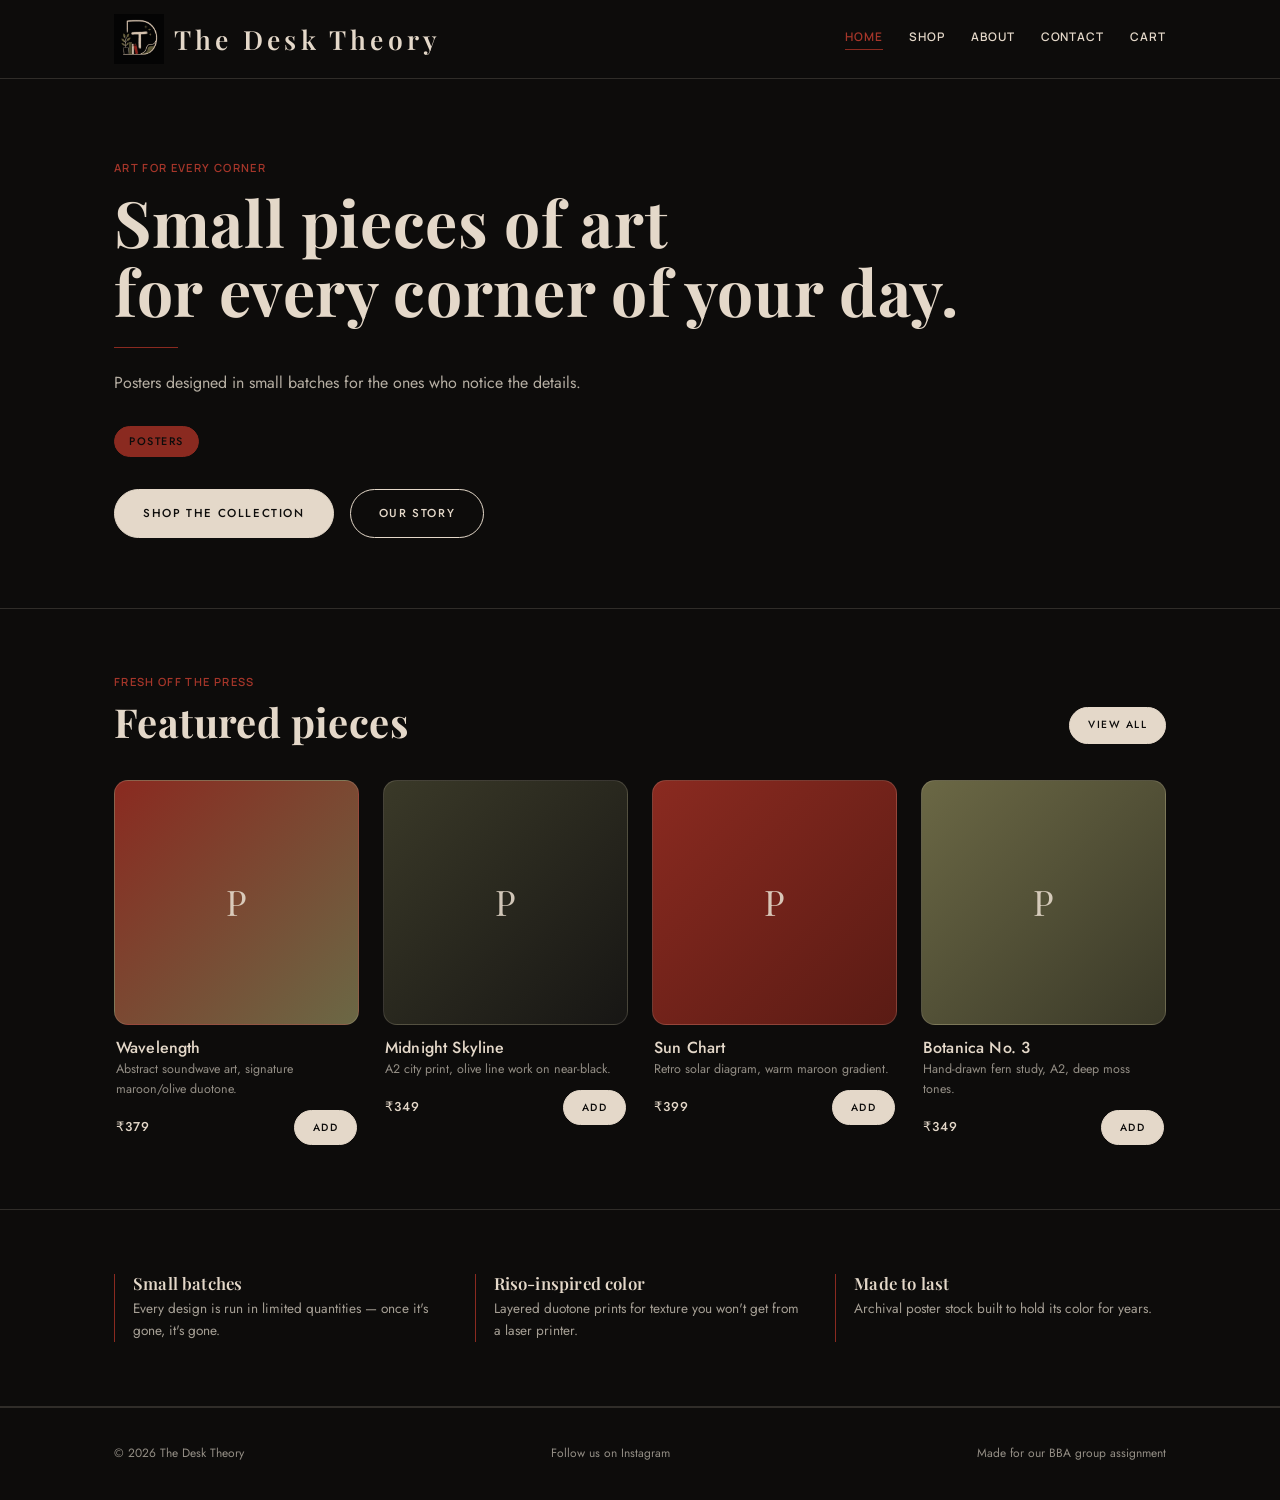
==== index.html @ 5abdff11 "Add files via upload" ====
<!DOCTYPE html>
<html lang="en">
<head>
<meta charset="UTF-8">
<meta name="viewport" content="width=device-width, initial-scale=1.0">
<title>The Desk Theory — Posters</title>
<link rel="stylesheet" href="style.css?v=5">
</head>
<body>

<header class="site-header">
  <div class="container">
    <a href="index.html" class="logo"><img src="logo-mark-v2.png" alt="The Desk Theory"><span class="logo-word">The Desk Theory</span></a>
    <nav class="main-nav">
      <a href="index.html" class="active">Home</a>
      <a href="shop.html">Shop</a>
      <a href="about.html">About</a>
      <a href="contact.html">Contact</a>
      <a href="cart.html" class="cart-link">Cart <span class="cart-badge">0</span></a>
    </nav>
  </div>
</header>

<section class="hero">
  <div class="container">
    <span class="eyebrow">Art for every corner</span>
    <h1>Small pieces of art<br>for every corner of your day.</h1>
    <div class="hero-rule"></div>
    <p class="hero-sub">Posters designed in small batches for the ones who notice the details.</p>
    <div class="hero-meta">
      <a href="shop.html" class="tag pink">Posters</a>
    </div>
    <div style="margin-top:32px; display:flex; gap:16px; flex-wrap:wrap;">
      <a href="shop.html" class="btn">Shop the collection</a>
      <a href="about.html" class="btn secondary">Our story</a>
    </div>
  </div>
</section>

<section class="section">
  <div class="container">
    <div class="section-head">
      <div>
        <span class="eyebrow">Fresh off the press</span>
        <h2>Featured pieces</h2>
      </div>
      <a href="shop.html" class="btn small">View all</a>
    </div>
    <div class="grid" id="featured-grid"></div>
  </div>
</section>

<section class="section">
  <div class="container values-grid">
    <div class="value-block">
      <h3>Small batches</h3>
      <p>Every design is run in limited quantities — once it's gone, it's gone.</p>
    </div>
    <div class="value-block">
      <h3>Riso-inspired color</h3>
      <p>Layered duotone prints for texture you won't get from a laser printer.</p>
    </div>
    <div class="value-block">
      <h3>Made to last</h3>
      <p>Archival poster stock built to hold its color for years.</p>
    </div>
  </div>
</section>

<footer class="site-footer">
  <div class="container" style="display:flex; justify-content:space-between; flex-wrap:wrap; gap:12px; width:100%;">
    <span>&copy; 2026 The Desk Theory</span>
    <a href="https://www.instagram.com/the.desk.theory/" target="_blank" rel="noopener" class="footer-insta">Follow us on Instagram</a>
    <span>Made for our BBA group assignment</span>
  </div>
</footer>

<script src="products.js"></script>
<script src="cart.js"></script>
<script>
  const featuredIds = ["p4", "p1", "p3", "p2"];
  const grid = document.getElementById("featured-grid");
  featuredIds.forEach(id => {
    const p = getProduct(id);
    grid.appendChild(renderCard(p));
  });

  function renderCard(p) {
    const card = document.createElement("div");
    card.className = "product-card";
    card.dataset.cat = p.category;
    card.style.setProperty("--rot", p.rot + "deg");
    const glyph = "P";
    card.innerHTML = `
      <div class="sticker-art" style="background: linear-gradient(135deg, ${p.colors[0]}, ${p.colors[1]})">
        <span class="glyph">${glyph}</span>
        <div class="peel"></div>
      </div>
      <div class="product-info">
        <h3>${p.name}</h3>
        <p class="desc">${p.desc}</p>
        <div class="product-row">
          <span class="price">₹${p.price}</span>
          <button class="btn small" data-add="${p.id}">Add</button>
        </div>
      </div>
    `;
    return card;
  }

  document.addEventListener("click", (e) => {
    if (e.target.dataset && e.target.dataset.add) {
      addToCart(e.target.dataset.add);
      e.target.textContent = "Added";
      setTimeout(() => (e.target.textContent = "Add"), 900);
    }
  });
</script>
</body>
</html>
---- style.css ----
@import url('https://fonts.googleapis.com/css2?family=Playfair+Display:ital,wght@0,600;0,700;1,600&family=Jost:wght@400;500&family=Manrope:wght@500;600&display=swap');

:root {
  --ink: #E4D8C9;
  --paper: #0D0C0B;
  --paper-2: #171614;
  --sage: #6B6845;
  --sage-light: #8C8960;
  --tan: #8A2A20;
  --tan-dark: #A6362A;
  --line: rgba(228,216,201,0.16);

  /* legacy aliases so nothing breaks if referenced elsewhere */
  --riso-pink: var(--tan);
  --riso-blue: var(--sage);
  --riso-yellow: var(--tan);
  --riso-orange: var(--tan-dark);
  --riso-green: var(--sage);
}

* { box-sizing: border-box; }

html { scroll-behavior: smooth; }

body {
  margin: 0;
  background: var(--paper);
  color: var(--ink);
  font-family: 'Jost', sans-serif;
  font-weight: 400;
  line-height: 1.6;
}

h1, h2, h3, .display {
  font-family: 'Playfair Display', serif;
  font-weight: 700;
  text-transform: none;
  letter-spacing: 0.01em;
  line-height: 1.08;
  margin: 0;
  color: var(--ink);
}

.eyebrow, nav.main-nav a, .tag, .category-nav button, .btn, label, .price {
  text-transform: uppercase;
  letter-spacing: 0.14em;
}

a { color: inherit; }

.container {
  max-width: 1100px;
  margin: 0 auto;
  padding: 0 24px;
}

/* ---------- Header ---------- */

.site-header {
  border-bottom: 1px solid var(--line);
  background: var(--paper);
  position: sticky;
  top: 0;
  z-index: 50;
}

.site-header .container {
  display: flex;
  align-items: center;
  justify-content: space-between;
  padding-top: 14px;
  padding-bottom: 14px;
}

.logo {
  text-decoration: none;
  display: flex;
  align-items: center;
  gap: 10px;
}

.logo img {
  height: 50px;
  width: auto;
  display: block;
}

.logo-word {
  font-family: 'Playfair Display', serif;
  font-size: 1.65rem;
  letter-spacing: 0.16em;
  font-weight: 600;
}

nav.main-nav {
  display: flex;
  gap: 26px;
  align-items: center;
}

nav.main-nav a {
  font-family: 'Manrope', sans-serif;
  text-decoration: none;
  font-size: 0.74rem;
  font-weight: 600;
  letter-spacing: 0.08em;
  padding-bottom: 3px;
  border-bottom: 1px solid transparent;
  transition: border-color 0.15s ease, color 0.15s ease;
}

nav.main-nav a:hover,
nav.main-nav a.active {
  border-color: var(--tan);
  color: var(--tan-dark);
}

.cart-link {
  display: flex;
  align-items: center;
  gap: 6px;
}

.cart-badge {
  background: var(--sage);
  color: var(--paper);
  font-size: 0.62rem;
  font-weight: 500;
  letter-spacing: 0;
  text-transform: none;
  min-width: 18px;
  height: 18px;
  border-radius: 50%;
  display: inline-flex;
  align-items: center;
  justify-content: center;
  padding: 0 4px;
}

/* ---------- Hero ---------- */

.hero {
  padding: 80px 0 70px;
  border-bottom: 1px solid var(--line);
  position: relative;
}

.hero-logo {
  max-width: 300px;
  width: 60%;
  height: auto;
  margin-bottom: 10px;
}

.hero-rule {
  width: 64px;
  height: 1px;
  background: var(--tan);
  margin: 22px 0;
}

.hero h1 {
  font-size: clamp(2.4rem, 6vw, 4rem);
}

.hero-sub {
  max-width: 480px;
  margin-top: 18px;
  font-size: 1rem;
  color: rgba(237,228,214,0.75);
}

.hero-meta {
  margin-top: 30px;
  display: flex;
  gap: 12px;
  flex-wrap: wrap;
}

.tag {
  border: 1px solid var(--ink);
  border-radius: 999px;
  padding: 6px 14px;
  font-size: 0.68rem;
  font-weight: 500;
  display: inline-block;
  text-decoration: none;
  cursor: pointer;
  transition: transform 0.15s ease, opacity 0.15s ease;
}

.tag:hover {
  transform: translateY(-2px);
  opacity: 0.88;
}

.tag.pink { background: var(--tan); color: var(--paper); border-color: var(--tan); }
.tag.blue { background: var(--sage); color: var(--paper); border-color: var(--sage); }
.tag.yellow { background: transparent; border-color: var(--ink); }

.btn {
  display: inline-block;
  font-family: 'Jost', sans-serif;
  font-weight: 500;
  font-size: 0.72rem;
  padding: 14px 28px;
  background: var(--ink);
  color: var(--paper);
  border: 1px solid var(--ink);
  border-radius: 999px;
  text-decoration: none;
  cursor: pointer;
  transition: background 0.15s ease, color 0.15s ease, border-color 0.15s ease, transform 0.15s ease;
}

.btn:hover {
  transform: translateY(-1px);
}

.btn:hover {
  background: var(--tan-dark);
  border-color: var(--tan-dark);
}

.btn.secondary {
  background: transparent;
  color: var(--ink);
}

.btn.secondary:hover {
  background: var(--ink);
  color: var(--paper);
}

.btn.small {
  padding: 9px 18px;
  font-size: 0.65rem;
}

/* ---------- Section labels ---------- */

.section {
  padding: 64px 0;
  border-bottom: 1px solid var(--line);
}

.section:last-child { border-bottom: none; }

.eyebrow {
  font-family: 'Manrope', sans-serif;
  font-style: normal;
  font-size: 0.7rem;
  font-weight: 600;
  letter-spacing: 0.12em;
  color: var(--tan-dark);
  margin-bottom: 10px;
  display: block;
}

.section-head {
  display: flex;
  justify-content: space-between;
  align-items: flex-end;
  margin-bottom: 36px;
  flex-wrap: wrap;
  gap: 16px;
}

.section-head h2 {
  font-size: clamp(1.7rem, 4vw, 2.5rem);
}

/* ---------- Product grid & cards ---------- */

.grid {
  display: grid;
  grid-template-columns: repeat(auto-fill, minmax(230px, 1fr));
  gap: 40px 24px;
}

.product-card {
  position: relative;
}

.sticker-art {
  aspect-ratio: 1 / 1;
  border-radius: 14px;
  border: 1px solid var(--line);
  display: flex;
  align-items: center;
  justify-content: center;
  position: relative;
  overflow: hidden;
  transition: transform 0.2s ease, box-shadow 0.2s ease;
}

.product-card:hover .sticker-art {
  transform: translateY(-3px);
  box-shadow: 0 10px 24px rgba(237,228,214,0.12);
}

/* All product photos now share the same square aspect ratio */

.sticker-art .glyph {
  font-family: 'Playfair Display', serif;
  font-size: 2.2rem;
  color: var(--ink);
  opacity: 0.9;
}


.peel { display: none; }

.product-info {
  margin-top: 14px;
  padding: 0 2px;
}

.product-info h3 {
  font-size: 1rem;
  font-family: 'Jost', sans-serif;
  font-weight: 500;
}

.product-info .desc {
  font-size: 0.78rem;
  color: rgba(237,228,214,0.6);
  margin: 4px 0 10px;
}

.product-row {
  display: flex;
  align-items: center;
  justify-content: space-between;
  gap: 10px;
}

.price {
  font-weight: 500;
  font-size: 0.8rem;
  letter-spacing: 0.08em;
}

.category-nav {
  display: flex;
  gap: 10px;
  flex-wrap: wrap;
}

.category-nav button {
  font-family: 'Jost', sans-serif;
  font-size: 0.68rem;
  font-weight: 500;
  padding: 9px 18px;
  border: 1px solid var(--ink);
  border-radius: 999px;
  background: transparent;
  cursor: pointer;
  color: var(--ink);
  transition: background 0.15s ease, color 0.15s ease;
}

.category-nav button.active {
  background: var(--ink);
  color: var(--paper);
}

/* ---------- About / values blocks ---------- */

.values-grid {
  display: grid;
  grid-template-columns: repeat(auto-fit, minmax(220px, 1fr));
  gap: 30px;
}

.value-block {
  border-left: 1px solid var(--tan);
  padding-left: 18px;
}

.value-block h3 {
  font-size: 1.05rem;
  font-family: 'Playfair Display', serif;
  font-weight: 600;
  margin-bottom: 6px;
}

.value-block p {
  font-size: 0.85rem;
  color: rgba(237,228,214,0.68);
  margin: 0;
}

/* ---------- Cart page ---------- */

.cart-table {
  width: 100%;
  border-collapse: collapse;
}

.cart-table th {
  text-align: left;
  font-size: 0.65rem;
  letter-spacing: 0.1em;
  text-transform: uppercase;
  font-weight: 500;
  padding-bottom: 12px;
  border-bottom: 1px solid var(--ink);
}

.cart-table td {
  padding: 18px 8px;
  border-bottom: 1px solid var(--line);
  font-size: 0.85rem;
  vertical-align: middle;
}

.cart-item-name { font-weight: 500; }

.qty-control {
  display: flex;
  align-items: center;
  gap: 8px;
}

.qty-control button {
  width: 26px;
  height: 26px;
  border: 1px solid var(--ink);
  border-radius: 50%;
  background: var(--paper);
  color: var(--ink);
  cursor: pointer;
  font-family: 'Jost', sans-serif;
  font-weight: 500;
  font-size: 0.9rem;
  line-height: 1;
  display: flex;
  align-items: center;
  justify-content: center;
  padding: 0;
  transition: background 0.15s ease, color 0.15s ease;
}

.qty-control button:hover {
  background: var(--ink);
  color: var(--paper);
}

.remove-link {
  font-size: 0.7rem;
  text-decoration: underline;
  cursor: pointer;
  background: none;
  border: none;
  color: var(--tan-dark);
  font-family: 'Jost', sans-serif;
  padding: 0;
}

.cart-summary {
  margin-top: 30px;
  display: flex;
  justify-content: flex-end;
}

.cart-summary-box {
  border: 1px solid var(--ink);
  border-radius: 12px;
  padding: 24px;
  min-width: 260px;
  background: var(--paper-2);
}

.cart-summary-box .row {
  display: flex;
  justify-content: space-between;
  font-size: 0.85rem;
  margin-bottom: 8px;
}

.cart-summary-box .row.total {
  font-weight: 500;
  font-size: 1rem;
  border-top: 1px solid var(--ink);
  padding-top: 10px;
  margin-top: 10px;
}

.empty-cart {
  text-align: center;
  padding: 60px 0;
}

/* ---------- Forms ---------- */

.form-grid {
  display: grid;
  gap: 18px;
  max-width: 480px;
}

label {
  display: block;
  font-size: 0.68rem;
  font-weight: 500;
  margin-bottom: 6px;
  color: rgba(237,228,214,0.75);
}

input, textarea, select {
  width: 100%;
  font-family: 'Jost', sans-serif;
  font-size: 0.9rem;
  padding: 12px;
  border: 1px solid var(--ink);
  border-radius: 8px;
  background: var(--paper);
  color: var(--ink);
}

input:focus, textarea:focus, select:focus {
  outline: 2px solid var(--tan);
  outline-offset: 1px;
}

/* ---------- Footer ---------- */

.site-footer {
  border-top: 1px solid var(--line);
  padding: 36px 0;
  font-size: 0.75rem;
  display: flex;
  justify-content: space-between;
  flex-wrap: wrap;
  gap: 12px;
  color: rgba(237,228,214,0.6);
}

.footer-insta {
  text-decoration: none;
  color: rgba(237,228,214,0.6);
  border-bottom: 1px solid transparent;
  transition: color 0.15s ease, border-color 0.15s ease;
}

.footer-insta:hover {
  color: var(--tan-dark);
  border-color: var(--tan-dark);
}

/* ---------- Utility ---------- */

.center-note {
  text-align: center;
  font-size: 0.85rem;
  color: rgba(237,228,214,0.6);
}

@media (max-width: 640px) {
  .site-header .container { flex-wrap: wrap; gap: 12px; }
  nav.main-nav { gap: 16px; flex-wrap: wrap; }
  .cart-summary { justify-content: stretch; }
  .cart-summary-box { width: 100%; }
}

@media (prefers-reduced-motion: reduce) {
  * { transition: none !important; scroll-behavior: auto !important; }
}
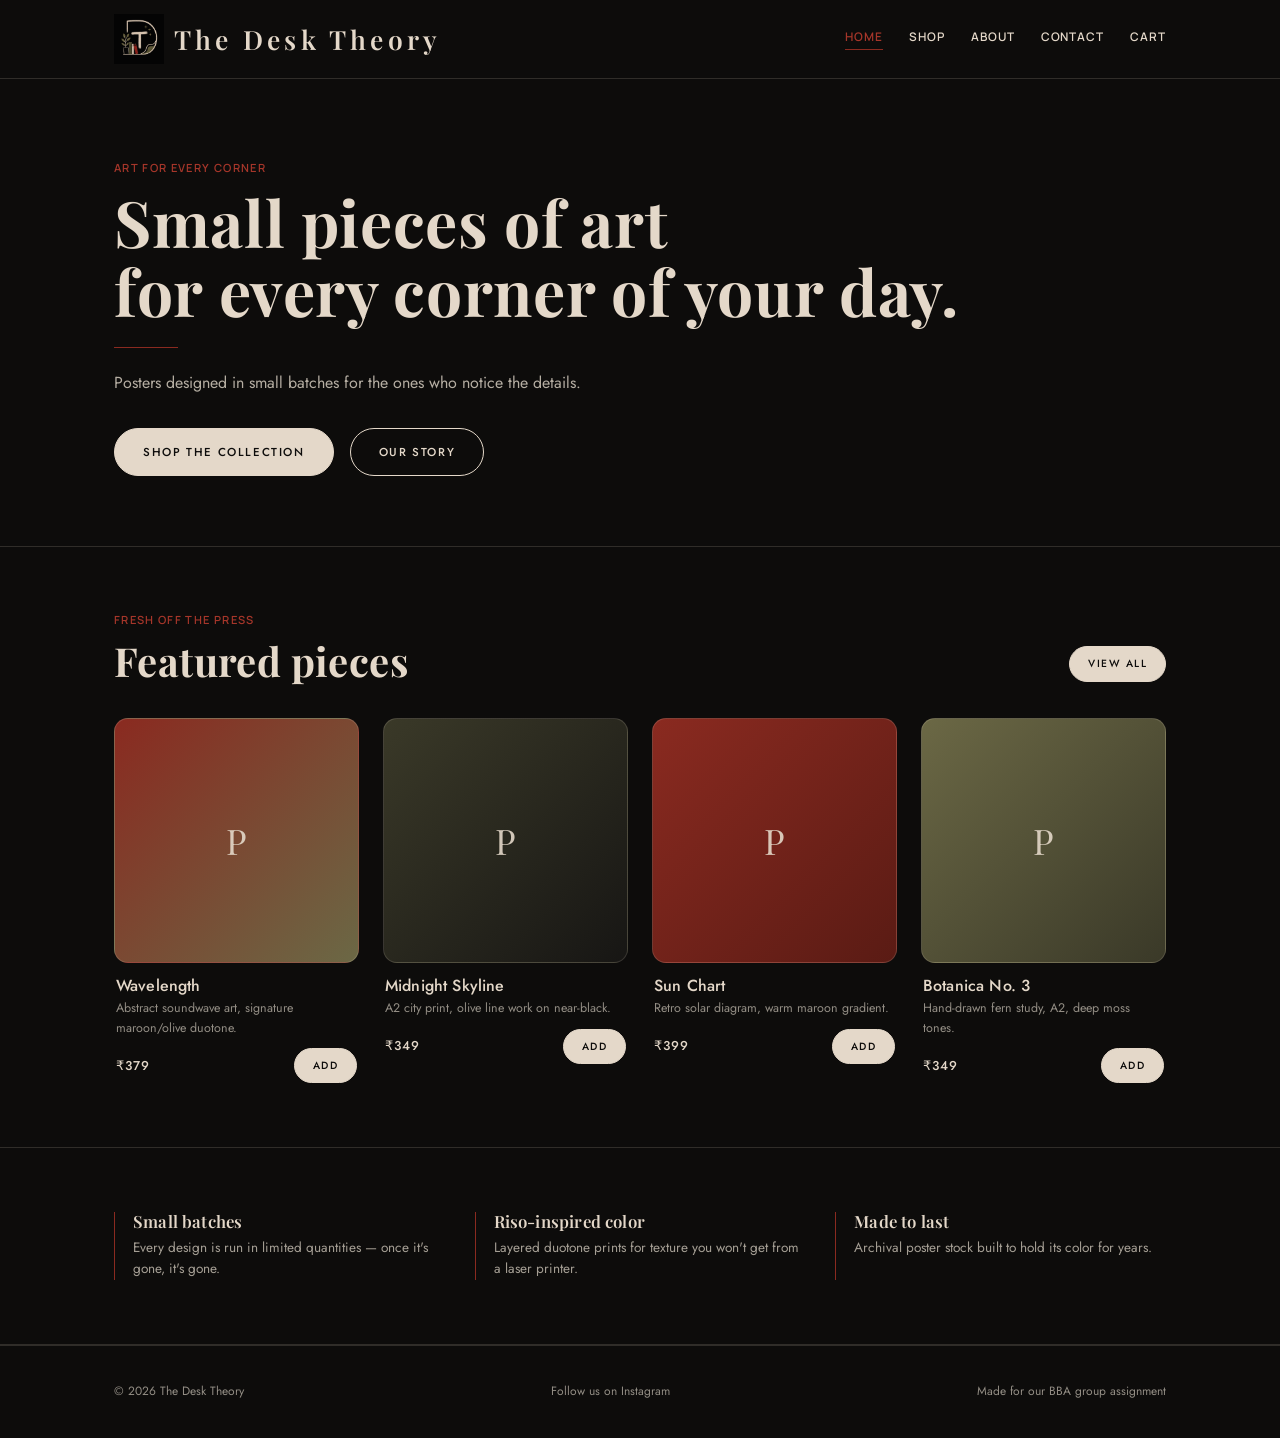
==== commit 9637f1c0: "Add files via upload" ====
--- a/index.html
+++ b/index.html
@@ -27,9 +27,6 @@
     <h1>Small pieces of art<br>for every corner of your day.</h1>
     <div class="hero-rule"></div>
     <p class="hero-sub">Posters designed in small batches for the ones who notice the details.</p>
-    <div class="hero-meta">
-      <a href="shop.html" class="tag pink">Posters</a>
-    </div>
     <div style="margin-top:32px; display:flex; gap:16px; flex-wrap:wrap;">
       <a href="shop.html" class="btn">Shop the collection</a>
       <a href="about.html" class="btn secondary">Our story</a>
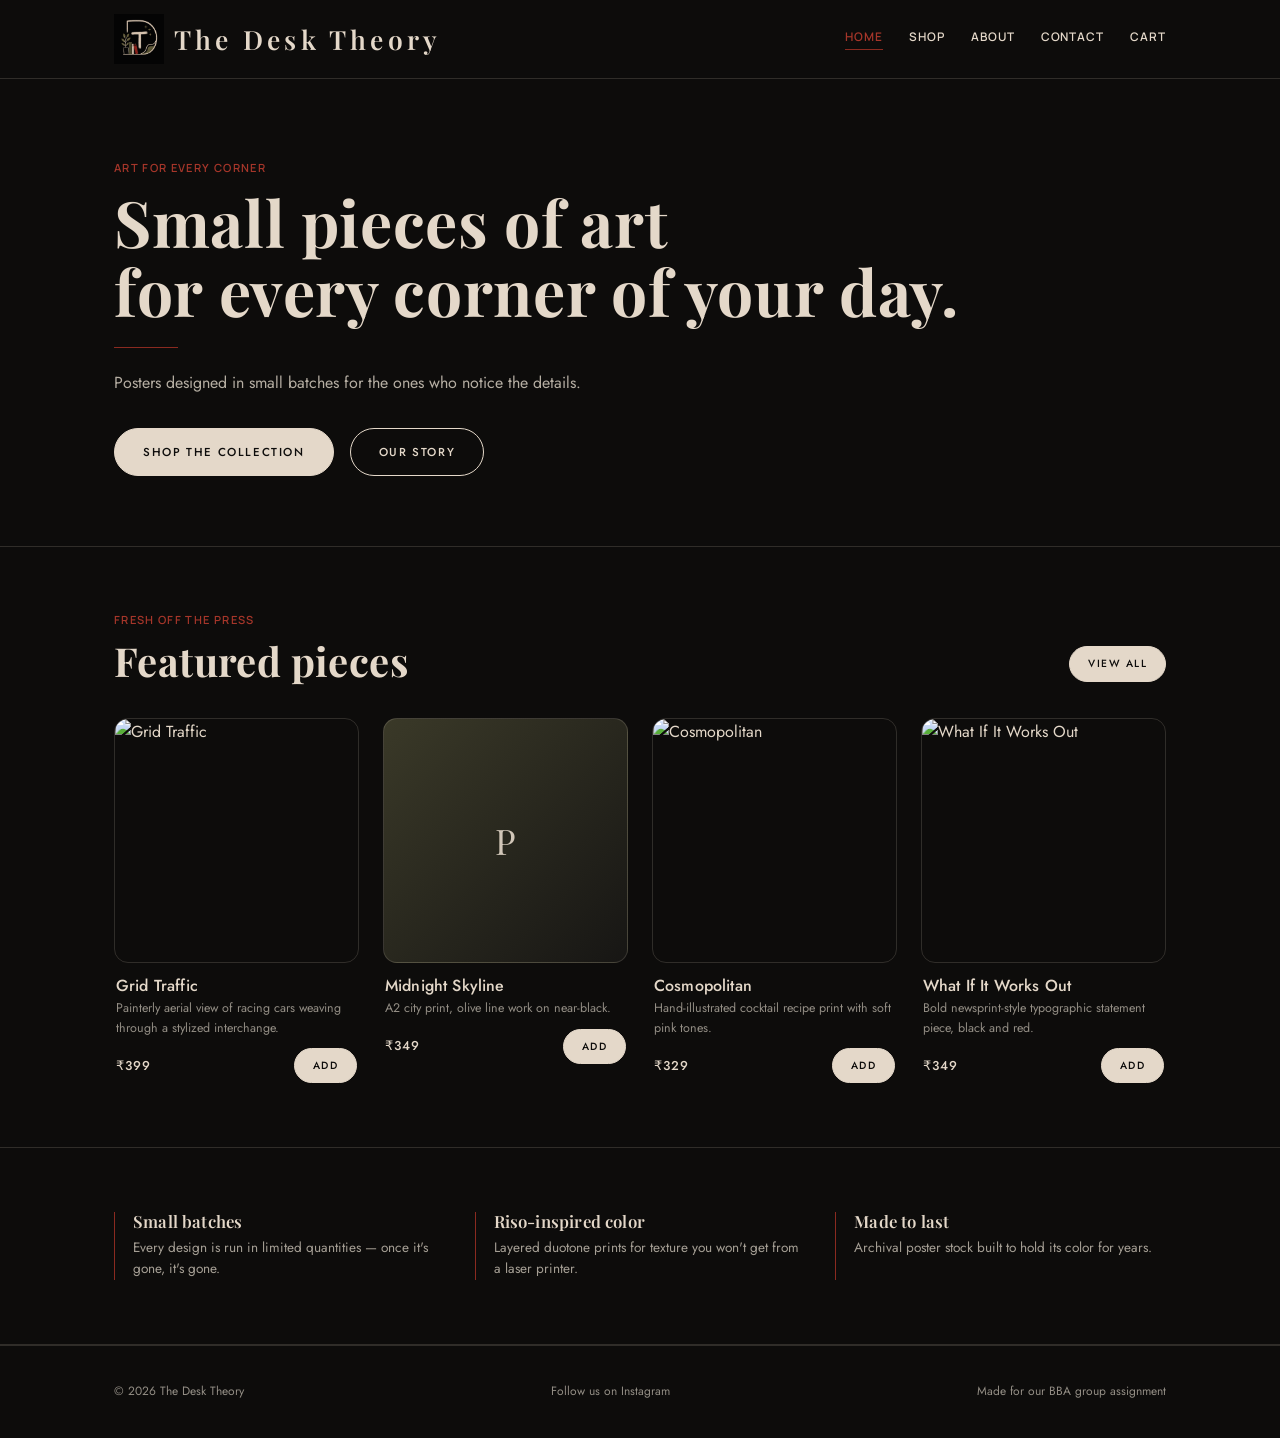
==== commit e127e3bf: "Add files via upload" ====
--- a/index.html
+++ b/index.html
@@ -75,7 +75,7 @@
 <script src="products.js"></script>
 <script src="cart.js"></script>
 <script>
-  const featuredIds = ["p4", "p1", "p3", "p2"];
+  const featuredIds = ["p5", "p1", "p7", "p8"];
   const grid = document.getElementById("featured-grid");
   featuredIds.forEach(id => {
     const p = getProduct(id);
@@ -87,10 +87,13 @@
     card.className = "product-card";
     card.dataset.cat = p.category;
     card.style.setProperty("--rot", p.rot + "deg");
-    const glyph = "P";
+    const artInner = p.image
+      ? `<img src="${p.image}" alt="${p.name}" style="width:100%; height:100%; object-fit:cover;">`
+      : `<span class="glyph">P</span>`;
+    const artBg = p.image ? "none" : `linear-gradient(135deg, ${p.colors[0]}, ${p.colors[1]})`;
     card.innerHTML = `
-      <div class="sticker-art" style="background: linear-gradient(135deg, ${p.colors[0]}, ${p.colors[1]})">
-        <span class="glyph">${glyph}</span>
+      <div class="sticker-art" style="background: ${artBg};">
+        ${artInner}
         <div class="peel"></div>
       </div>
       <div class="product-info">
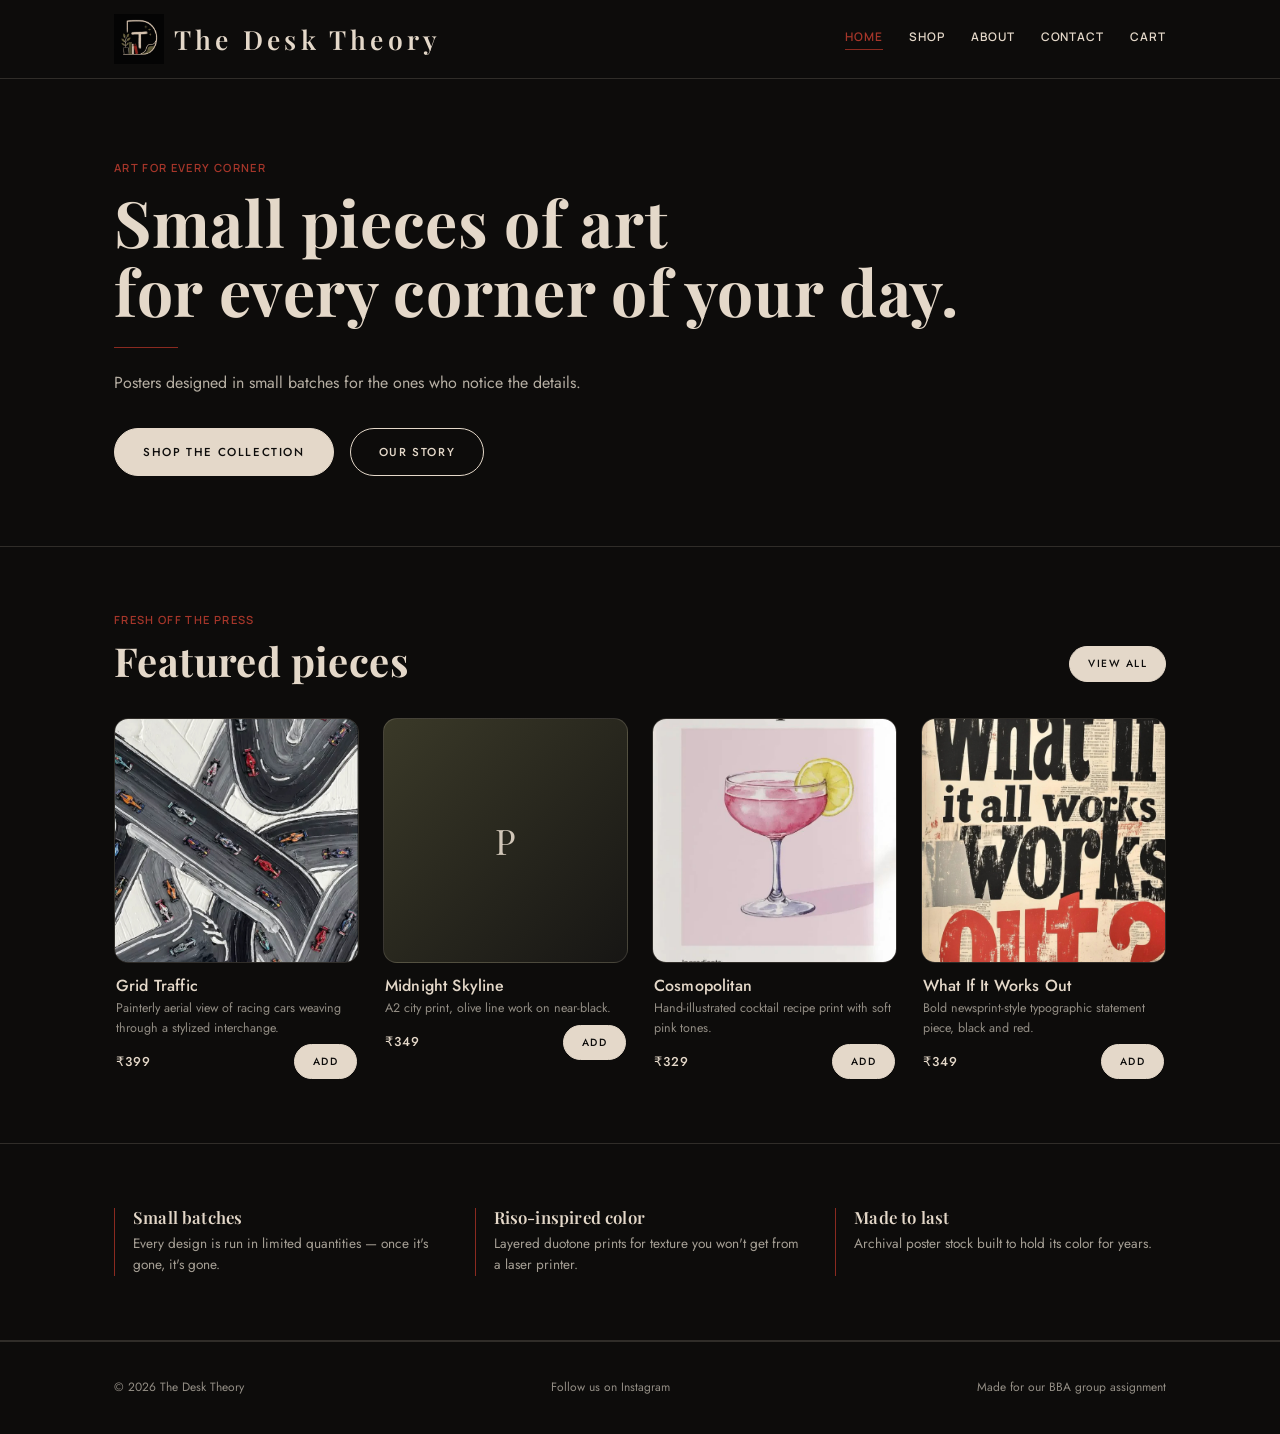
==== commit 48e46039: "Add files via upload" ====
--- a/index.html
+++ b/index.html
@@ -92,13 +92,17 @@
       : `<span class="glyph">P</span>`;
     const artBg = p.image ? "none" : `linear-gradient(135deg, ${p.colors[0]}, ${p.colors[1]})`;
     card.innerHTML = `
-      <div class="sticker-art" style="background: ${artBg};">
-        ${artInner}
-        <div class="peel"></div>
-      </div>
-      <div class="product-info">
-        <h3>${p.name}</h3>
-        <p class="desc">${p.desc}</p>
+      <a href="product.html?id=${p.id}" style="text-decoration:none; color:inherit;">
+        <div class="sticker-art" style="background: ${artBg};">
+          ${artInner}
+          <div class="peel"></div>
+        </div>
+        <div class="product-info">
+          <h3>${p.name}</h3>
+          <p class="desc">${p.desc}</p>
+        </div>
+      </a>
+      <div class="product-info" style="padding-top:0; margin-top:-4px;">
         <div class="product-row">
           <span class="price">₹${p.price}</span>
           <button class="btn small" data-add="${p.id}">Add</button>
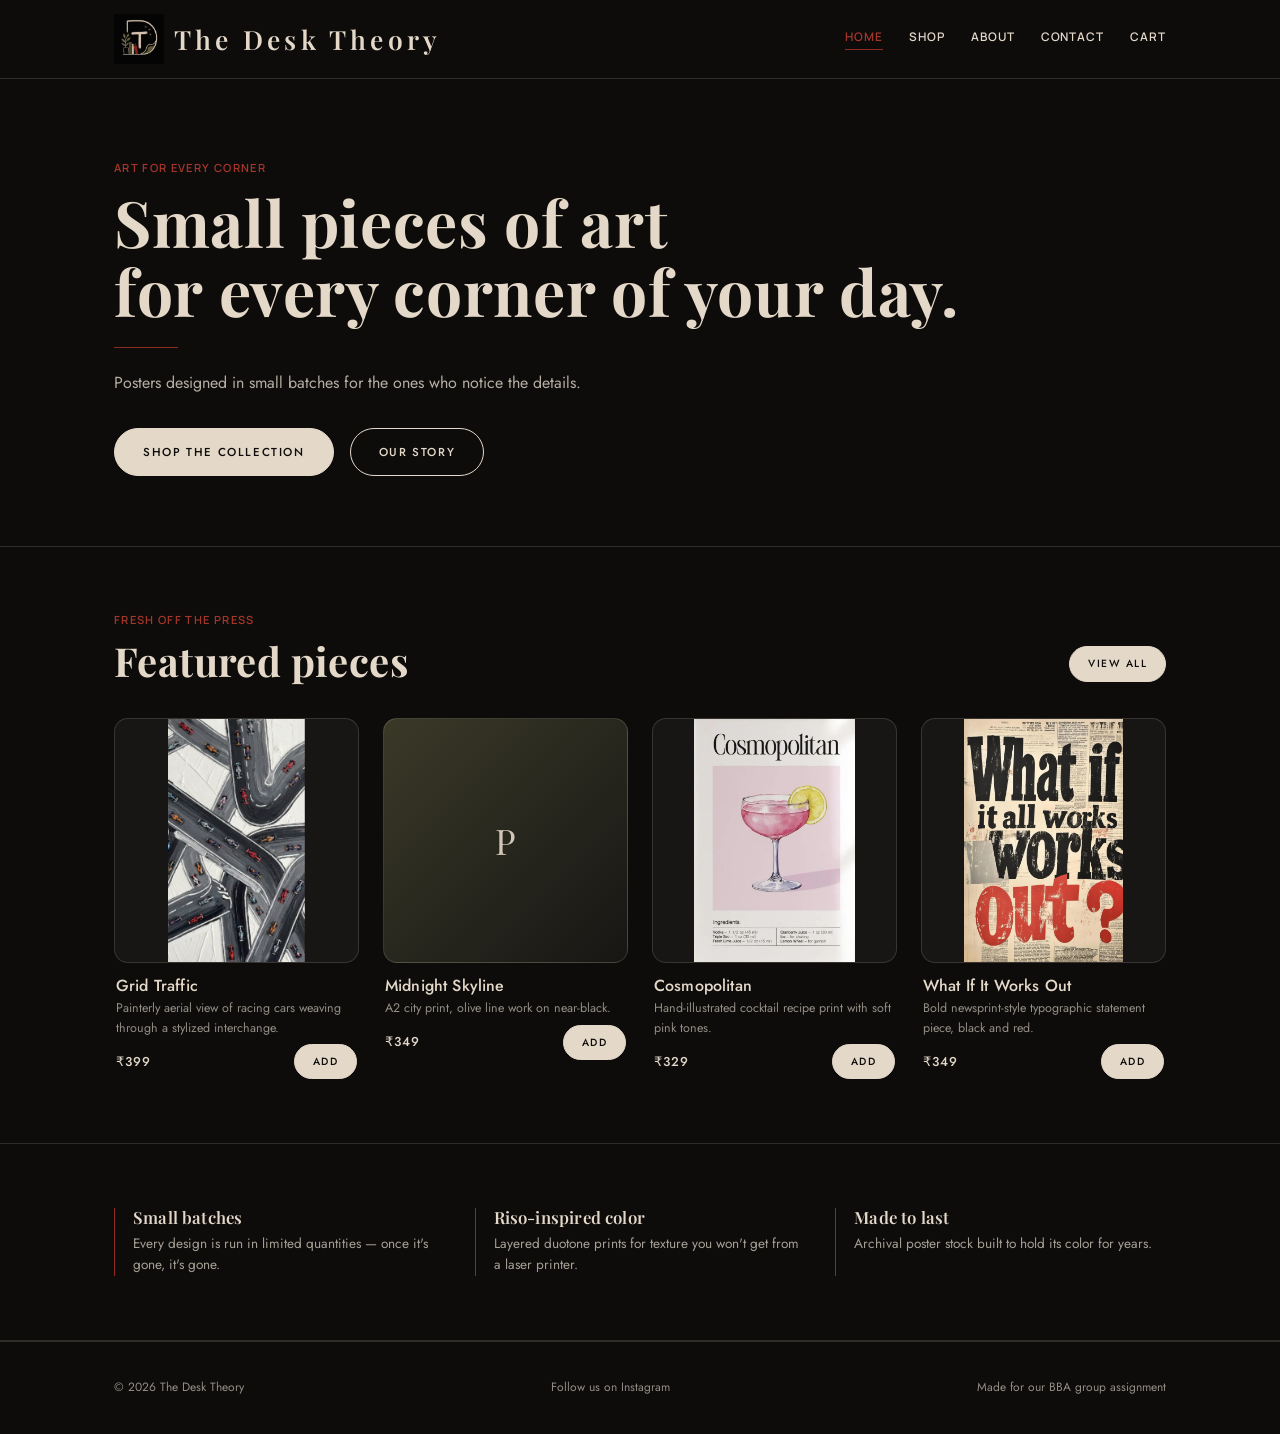
==== commit d12b57c5: "Add files via upload" ====
--- a/index.html
+++ b/index.html
@@ -88,9 +88,9 @@
     card.dataset.cat = p.category;
     card.style.setProperty("--rot", p.rot + "deg");
     const artInner = p.image
-      ? `<img src="${p.image}" alt="${p.name}" style="width:100%; height:100%; object-fit:cover;">`
+      ? `<img src="${p.image}" alt="${p.name}" style="width:100%; height:100%; object-fit:contain;">`
       : `<span class="glyph">P</span>`;
-    const artBg = p.image ? "none" : `linear-gradient(135deg, ${p.colors[0]}, ${p.colors[1]})`;
+    const artBg = p.image ? "var(--paper-2)" : `linear-gradient(135deg, ${p.colors[0]}, ${p.colors[1]})`;
     card.innerHTML = `
       <a href="product.html?id=${p.id}" style="text-decoration:none; color:inherit;">
         <div class="sticker-art" style="background: ${artBg};">
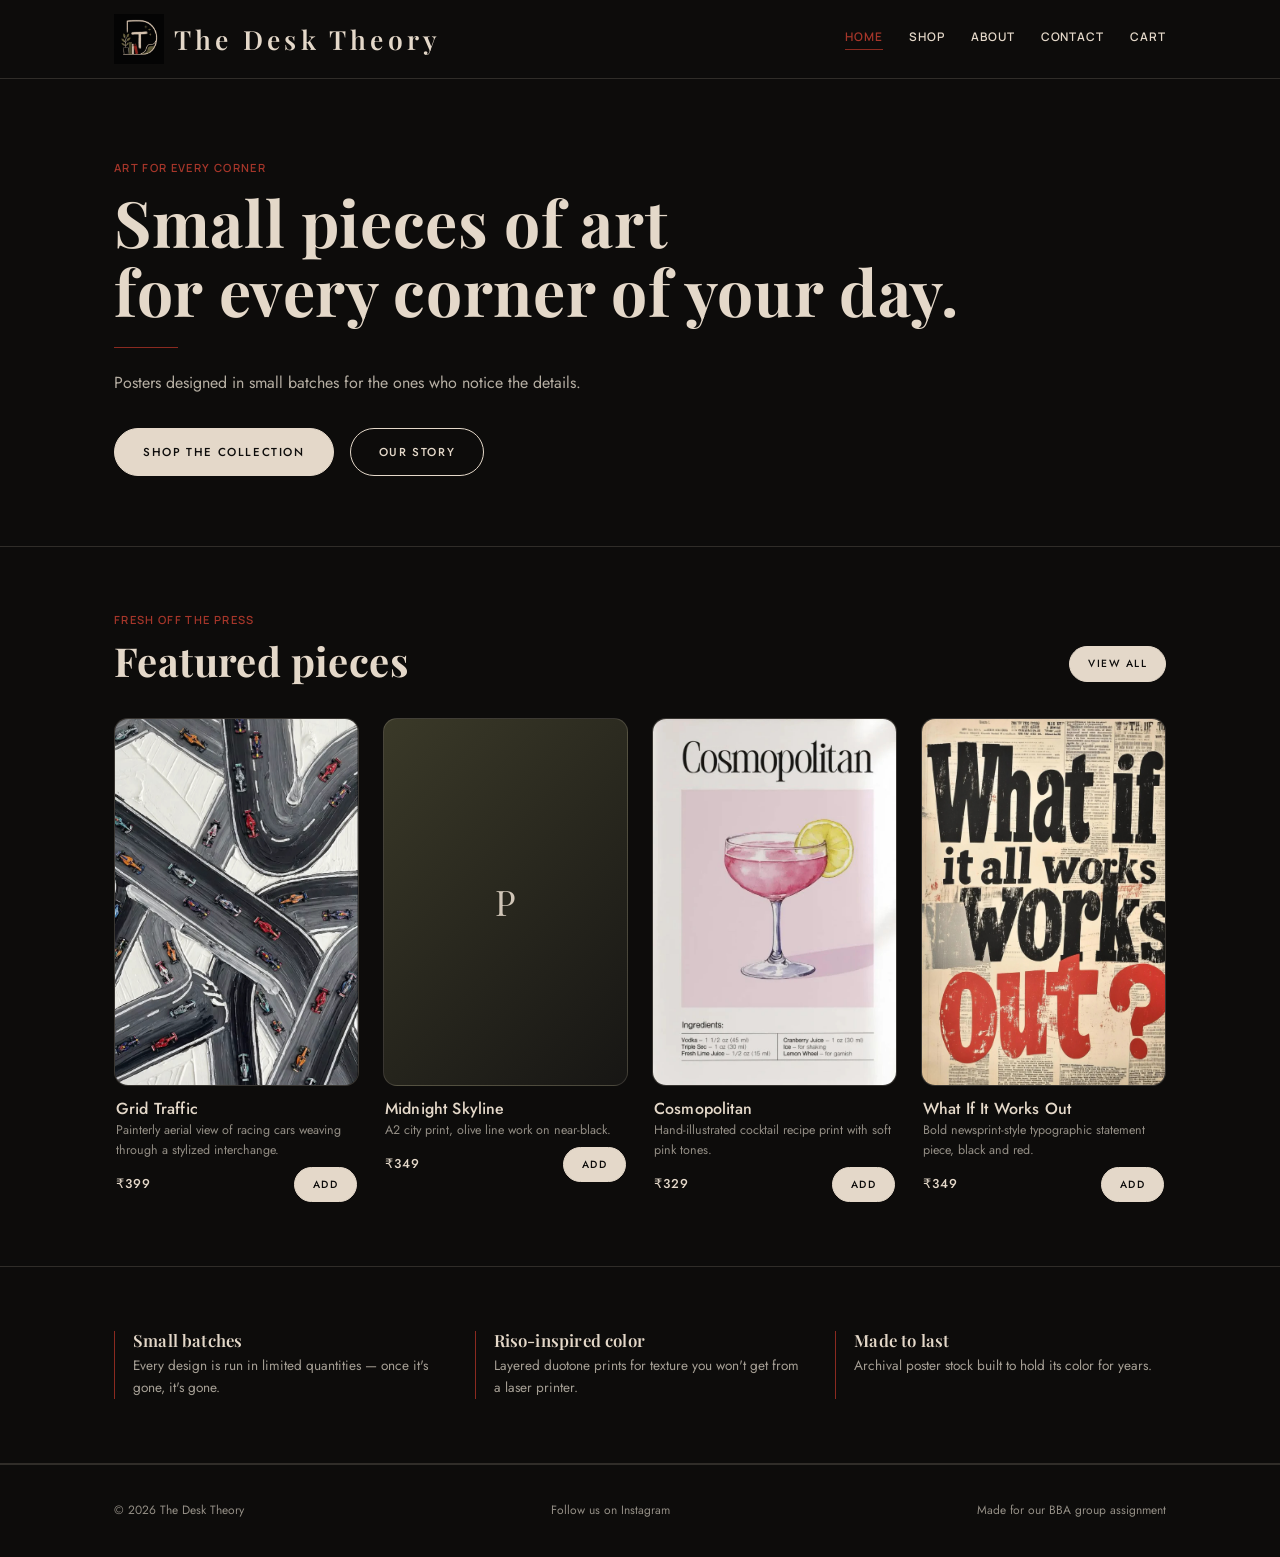
==== commit ffc39824: "Add files via upload" ====
--- a/index.html
+++ b/index.html
@@ -88,12 +88,12 @@
     card.dataset.cat = p.category;
     card.style.setProperty("--rot", p.rot + "deg");
     const artInner = p.image
-      ? `<img src="${p.image}" alt="${p.name}" style="width:100%; height:100%; object-fit:contain;">`
+      ? `<img src="${p.image}" alt="${p.name}" style="width:100%; height:100%; object-fit:cover;">`
       : `<span class="glyph">P</span>`;
     const artBg = p.image ? "var(--paper-2)" : `linear-gradient(135deg, ${p.colors[0]}, ${p.colors[1]})`;
     card.innerHTML = `
       <a href="product.html?id=${p.id}" style="text-decoration:none; color:inherit;">
-        <div class="sticker-art" style="background: ${artBg};">
+        <div class="sticker-art" style="background: ${artBg}; aspect-ratio:2/3;">
           ${artInner}
           <div class="peel"></div>
         </div>
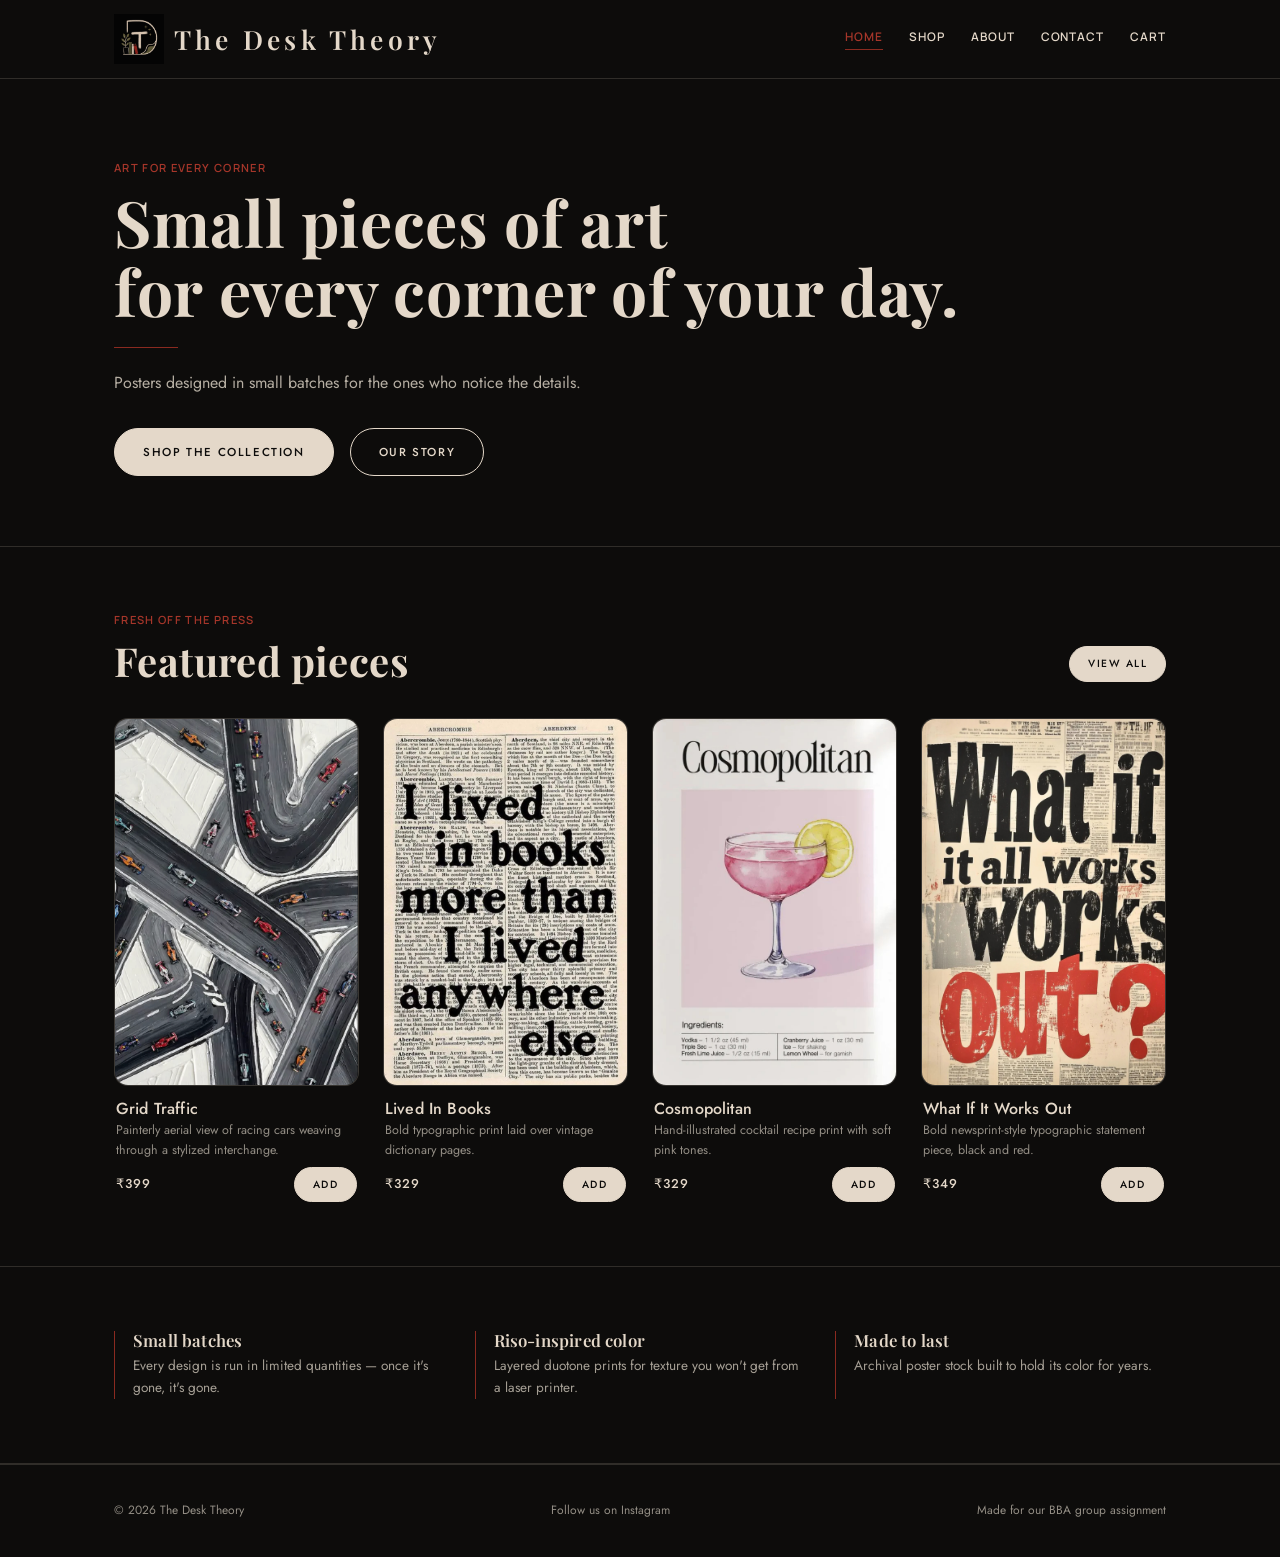
==== commit a762ae35: "Add files via upload" ====
--- a/index.html
+++ b/index.html
@@ -75,7 +75,7 @@
 <script src="products.js"></script>
 <script src="cart.js"></script>
 <script>
-  const featuredIds = ["p5", "p1", "p7", "p8"];
+  const featuredIds = ["p5", "p6", "p7", "p8"];
   const grid = document.getElementById("featured-grid");
   featuredIds.forEach(id => {
     const p = getProduct(id);
